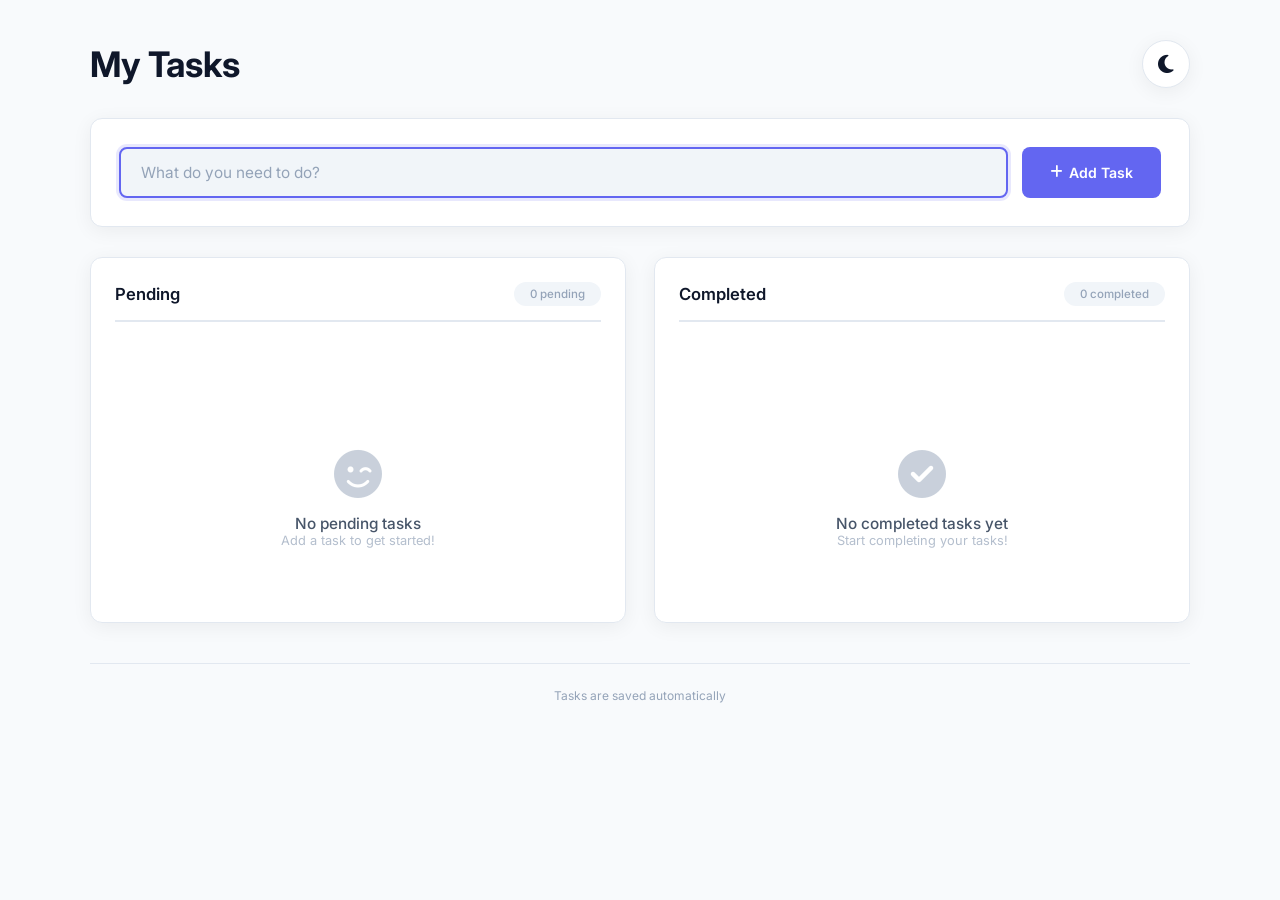
==== web-L2-todo-app/index.html @ 944411ae "add Level 2 Task Todo App" ====
<!doctype html>
<html lang="en" data-theme="light">
  <head>
    <meta charset="UTF-8" />
    <meta name="viewport" content="width=device-width, initial-scale=1.0" />
    <title>📋 To-Do App</title>

    <!-- Google Fonts -->
    <link
      href="https://fonts.googleapis.com/css2?family=Inter:wght@300;400;500;600;700&display=swap"
      rel="stylesheet"
    />

    <!-- Font Awesome Icons -->
    <link
      rel="stylesheet"
      href="https://cdnjs.cloudflare.com/ajax/libs/font-awesome/6.5.0/css/all.min.css"
    />

    <link rel="stylesheet" href="style.css" />
  </head>
  <body>
    <div class="app-container">
      <!-- Header -->
      <header class="app-header">
        <h1>My Tasks</h1>
        <button
          id="themeToggle"
          class="theme-toggle"
          aria-label="Toggle dark mode"
        >
          <i class="fas fa-moon"></i>
        </button>
      </header>

      <!-- Add Task Section -->
      <section class="add-task">
        <div class="input-group">
          <input
            type="text"
            id="taskInput"
            placeholder="What do you need to do?"
            maxlength="100"
            autofocus
          />
          <button id="addBtn" class="btn btn-primary">
            <i class="fas fa-plus"></i> Add Task
          </button>
        </div>
      </section>

      <!-- Tasks Container -->
      <div class="tasks-container">
        <!-- Pending Tasks -->
        <section class="task-section">
          <div class="section-header">
            <h2>Pending</h2>
            <span id="pendingCount" class="task-count">0 pending</span>
          </div>
          <ul id="pendingList" class="task-list">
            <!-- Tasks will be rendered here -->
          </ul>
          <div id="pendingEmpty" class="empty-state">
            <i class="fas fa-smile-wink"></i>
            <p>No pending tasks</p>
            <span>Add a task to get started!</span>
          </div>
        </section>

        <!-- Completed Tasks -->
        <section class="task-section">
          <div class="section-header">
            <h2>Completed</h2>
            <span id="completedCount" class="task-count">0 completed</span>
          </div>
          <ul id="completedList" class="task-list">
            <!-- Tasks will be rendered here -->
          </ul>
          <div id="completedEmpty" class="empty-state">
            <i class="fas fa-check-circle"></i>
            <p>No completed tasks yet</p>
            <span>Start completing your tasks!</span>
          </div>
        </section>
      </div>

      <!-- Footer -->
      <footer class="app-footer">
        <p>Tasks are saved automatically</p>
      </footer>
    </div>

    <script src="app.js"></script>
  </body>
</html>
---- web-L2-todo-app/style.css ----
/* (Light & Dark Mode) */
:root {
  --bg-primary: #f8fafc;
  --bg-secondary: #ffffff;
  --bg-card: #ffffff;
  --bg-input: #f1f5f9;
  --text-primary: #0f172a;
  --text-secondary: #475569;
  --text-muted: #94a3b8;
  --border: #e2e8f0;
  --shadow: 0 4px 20px rgba(0, 0, 0, 0.06);
  --shadow-hover: 0 8px 30px rgba(0, 0, 0, 0.1);
  --accent: #6366f1;
  --accent-hover: #4f46e5;
  --accent-light: #eef2ff;
  --danger: #ef4444;
  --danger-hover: #dc2626;
  --success: #22c55e;
  --success-hover: #16a34a;
  --warning: #f59e0b;
  --radius: 12px;
  --radius-sm: 8px;
  --transition: 0.3s ease;
}

[data-theme="dark"] {
  --bg-primary: #0f172a;
  --bg-secondary: #1e293b;
  --bg-card: #1e293b;
  --bg-input: #334155;
  --text-primary: #f1f5f9;
  --text-secondary: #cbd5e1;
  --text-muted: #64748b;
  --border: #334155;
  --shadow: 0 4px 20px rgba(0, 0, 0, 0.3);
  --shadow-hover: 0 8px 30px rgba(0, 0, 0, 0.5);
  --accent-light: #1e293b;
}

*,
*::before,
*::after {
  margin: 0;
  padding: 0;
  box-sizing: border-box;
}

body {
  font-family: "Inter", sans-serif;
  background-color: var(--bg-primary);
  color: var(--text-primary);
  min-height: 100vh;
  display: flex;
  justify-content: center;
  padding: clamp(16px, 4vw, 40px) clamp(12px, 3vw, 20px);
  transition:
    background-color 0.4s ease,
    color 0.4s ease;
}

/* APP CONTAINER */

.app-container {
  max-width: 1100px;
  width: 100%;
  margin: 0 auto;
}

/* HEADER */

.app-header {
  display: flex;
  justify-content: space-between;
  align-items: center;
  margin-bottom: clamp(20px, 4vw, 30px);
  flex-wrap: wrap;
  gap: 12px;
}

.app-header h1 {
  font-size: clamp(1.3rem, 4vw, 2.2rem);
  font-weight: 700;
  color: var(--text-primary);
}

.theme-toggle {
  background: var(--bg-secondary);
  border: 1px solid var(--border);
  border-radius: 50%;
  width: clamp(38px, 5vw, 48px);
  height: clamp(38px, 5vw, 48px);
  display: flex;
  align-items: center;
  justify-content: center;
  cursor: pointer;
  font-size: clamp(1rem, 2vw, 1.3rem);
  color: var(--text-primary);
  transition: all var(--transition);
  box-shadow: var(--shadow);
  flex-shrink: 0;
}

.theme-toggle:hover {
  transform: scale(1.05);
  box-shadow: var(--shadow-hover);
}

/* ADD TASK SECTION */

.add-task {
  background: var(--bg-secondary);
  padding: clamp(16px, 3vw, 28px);
  border-radius: var(--radius);
  box-shadow: var(--shadow);
  border: 1px solid var(--border);
  margin-bottom: clamp(20px, 4vw, 30px);
  transition: all var(--transition);
}

.input-group {
  display: flex;
  gap: clamp(8px, 2vw, 14px);
  flex-wrap: wrap;
}

.input-group input {
  flex: 1;
  min-width: 200px;
  padding: clamp(10px, 1.5vw, 14px) clamp(14px, 2vw, 20px);
  border: 2px solid var(--border);
  border-radius: var(--radius-sm);
  font-size: clamp(0.9rem, 1.2vw, 1.05rem);
  font-family: "Inter", sans-serif;
  background: var(--bg-input);
  color: var(--text-primary);
  transition: all var(--transition);
  outline: none;
}

.input-group input:focus {
  border-color: var(--accent);
  box-shadow: 0 0 0 3px rgba(99, 102, 241, 0.15);
}

.input-group input::placeholder {
  color: var(--text-muted);
}

/* BUTTONS */

.btn {
  padding: clamp(10px, 1.5vw, 14px) clamp(16px, 2.5vw, 28px);
  border: none;
  border-radius: var(--radius-sm);
  font-size: clamp(0.85rem, 1.1vw, 1rem);
  font-weight: 600;
  font-family: "Inter", sans-serif;
  cursor: pointer;
  transition: all var(--transition);
  display: inline-flex;
  align-items: center;
  justify-content: center;
  gap: 6px;
  white-space: nowrap;
}

.btn-primary {
  background: var(--accent);
  color: white;
}

.btn-primary:hover {
  background: var(--accent-hover);
  transform: translateY(-2px);
  box-shadow: 0 4px 16px rgba(99, 102, 241, 0.35);
}

.btn-primary:active {
  transform: translateY(0);
}

.btn-success {
  background: var(--success);
  color: white;
}

.btn-success:hover {
  background: var(--success-hover);
  transform: translateY(-2px);
  box-shadow: 0 4px 16px rgba(34, 197, 94, 0.35);
}

.btn-danger {
  background: transparent;
  color: var(--danger);
  border: 1px solid var(--danger);
}

.btn-danger:hover {
  background: var(--danger);
  color: white;
  transform: translateY(-2px);
  box-shadow: 0 4px 16px rgba(239, 68, 68, 0.3);
}

.btn-warning {
  background: transparent;
  color: var(--warning);
  border: 1px solid var(--warning);
}

.btn-warning:hover {
  background: var(--warning);
  color: white;
  transform: translateY(-2px);
  box-shadow: 0 4px 16px rgba(245, 158, 11, 0.3);
}

.btn-sm {
  padding: clamp(4px, 0.8vw, 8px) clamp(10px, 1.5vw, 16px);
  font-size: clamp(0.7rem, 0.9vw, 0.85rem);
}
/*  TASKS CONTAINER */

.tasks-container {
  display: grid;
  grid-template-columns: 1fr 1fr;
  gap: clamp(16px, 3vw, 28px);
}

/* TASK SECTION */

.task-section {
  background: var(--bg-secondary);
  border-radius: var(--radius);
  border: 1px solid var(--border);
  padding: clamp(14px, 2vw, 24px);
  box-shadow: var(--shadow);
  transition: all var(--transition);
  min-height: clamp(150px, 30vh, 250px);
}

.section-header {
  display: flex;
  justify-content: space-between;
  align-items: center;
  margin-bottom: clamp(12px, 2vw, 18px);
  padding-bottom: clamp(8px, 1.5vw, 14px);
  border-bottom: 2px solid var(--border);
  flex-wrap: wrap;
  gap: 6px;
}

.section-header h2 {
  font-size: clamp(0.95rem, 1.3vw, 1.2rem);
  font-weight: 600;
  color: var(--text-primary);
}

.task-count {
  font-size: clamp(0.7rem, 0.9vw, 0.85rem);
  font-weight: 500;
  color: var(--text-muted);
  background: var(--bg-input);
  padding: clamp(2px, 0.4vw, 6px) clamp(10px, 1.5vw, 16px);
  border-radius: 20px;
  white-space: nowrap;
}

/* Edit Input */
.edit-input {
  flex: 1;
  min-width: 100px;
  padding: 4px 8px;
  font-size: clamp(0.85rem, 1.1vw, 1rem);
  font-family: "Inter", sans-serif;
  border: 2px solid var(--accent);
  border-radius: var(--radius-sm);
  background: var(--bg-input);
  color: var(--text-primary);
  outline: none;
  box-shadow: 0 0 0 3px rgba(99, 102, 241, 0.15);
  transition: all var(--transition);
}

.edit-input:focus {
  border-color: var(--accent-hover);
  box-shadow: 0 0 0 4px rgba(99, 102, 241, 0.25);
}
/* procated to capy the text */
.task-item .task-text {
  user-select: none;
  -webkit-user-select: none;
  -moz-user-select: none;
  -ms-user-select: none;
  cursor: default;
}

.edit-input {
  user-select: text !important;
  -webkit-user-select: text !important;
}

/* TASK LIST  */

.task-list {
  list-style: none;
  display: flex;
  flex-direction: column;
  gap: clamp(6px, 1vw, 12px);
  min-height: 60px;
}

.task-item {
  display: flex;
  align-items: center;
  gap: clamp(6px, 1vw, 14px);
  padding: clamp(8px, 1.2vw, 16px) clamp(10px, 1.5vw, 18px);
  background: var(--bg-primary);
  border-radius: var(--radius-sm);
  border: 1px solid var(--border);
  transition: all var(--transition);
  animation: slideIn 0.3s ease;
  flex-wrap: wrap;
}

@keyframes slideIn {
  from {
    opacity: 0;
    transform: translateY(-10px);
  }
  to {
    opacity: 1;
    transform: translateY(0);
  }
}

.task-item:hover {
  border-color: var(--accent);
  box-shadow: var(--shadow-hover);
}

.task-item .task-text {
  flex: 1;
  min-width: 100px;
  font-size: clamp(0.85rem, 1.1vw, 1rem);
  color: var(--text-primary);
  word-break: break-word;
}

.task-item .task-text.completed {
  text-decoration: line-through;
  color: var(--text-muted);
}

.task-item .task-meta {
  display: flex;
  flex-direction: column;
  align-items: flex-end;
  gap: 2px;
  flex-shrink: 0;
}

.task-item .task-time {
  font-size: clamp(0.6rem, 0.8vw, 0.75rem);
  color: var(--text-muted);
  white-space: nowrap;
}

.task-item .task-actions {
  display: flex;
  gap: clamp(4px, 0.6vw, 8px);
  flex-shrink: 0;
}

/* EMPTY STATE  */

.empty-state {
  display: flex;
  flex-direction: column;
  align-items: center;
  justify-content: center;
  padding: clamp(20px, 5vw, 50px) clamp(12px, 3vw, 20px);
  color: var(--text-muted);
  text-align: center;
}

.empty-state i {
  font-size: clamp(1.8rem, 5vw, 3rem);
  margin-bottom: clamp(8px, 1.5vw, 16px);
  opacity: 0.5;
}

.empty-state p {
  font-size: clamp(0.9rem, 1.2vw, 1.1rem);
  font-weight: 500;
  color: var(--text-secondary);
}

.empty-state span {
  font-size: clamp(0.75rem, 1vw, 0.9rem);
  opacity: 0.7;
}

.hidden {
  display: none !important;
}

/*  FOOTER  */

.app-footer {
  text-align: center;
  margin-top: clamp(20px, 4vw, 40px);
  padding-top: clamp(14px, 2vw, 24px);
  border-top: 1px solid var(--border);
  color: var(--text-muted);
  font-size: clamp(0.75rem, 0.9vw, 0.9rem);
}

/* SCROLLBAR */

::-webkit-scrollbar {
  width: 6px;
}

::-webkit-scrollbar-track {
  background: var(--bg-primary);
}

::-webkit-scrollbar-thumb {
  background: var(--accent);
  border-radius: 9999px;
}

::-webkit-scrollbar-thumb:hover {
  background: var(--accent-hover);
}

/* RESPONSIVE BREAKPOINTS */

/*LARGE DESKTOP (1200px+)*/
@media (min-width: 1200px) {
  .app-container {
    max-width: 1100px;
  }

  .tasks-container {
    grid-template-columns: 1fr 1fr;
    gap: 28px;
  }
}

/* DESKTOP (992px - 1199px)*/
@media (min-width: 992px) and (max-width: 1199px) {
  .app-container {
    max-width: 960px;
  }

  .tasks-container {
    grid-template-columns: 1fr 1fr;
    gap: 24px;
  }
}

/* TABLET LANDSCAPE / SMALL DESKTOP (768px - 991px) */
@media (min-width: 768px) and (max-width: 991px) {
  .app-container {
    max-width: 100%;
    padding: 0 8px;
  }

  .tasks-container {
    grid-template-columns: 1fr 1fr;
    gap: 18px;
  }

  .input-group input {
    min-width: 150px;
  }

  .task-item .task-meta {
    align-items: flex-start;
    width: 100%;
    order: 2;
  }

  .task-item .task-text {
    order: 1;
    width: 100%;
  }

  .task-item .task-actions {
    order: 3;
    width: 100%;
    justify-content: flex-end;
  }
}

/*TABLET PORTRAIT / LARGE PHONE (576px - 767px) */
@media (min-width: 576px) and (max-width: 767px) {
  .app-container {
    max-width: 100%;
    padding: 0 4px;
  }

  .tasks-container {
    grid-template-columns: 1fr 1fr;
    gap: 14px;
  }

  .task-section {
    padding: 14px;
  }

  .input-group {
    flex-direction: column;
  }

  .input-group input {
    min-width: 100%;
    width: 100%;
  }

  .btn {
    width: 100%;
    justify-content: center;
  }

  .task-item {
    flex-direction: column;
    align-items: stretch;
    gap: 8px;
  }

  .task-item .task-text {
    width: 100%;
    order: 1;
  }

  .task-item .task-meta {
    width: 100%;
    align-items: flex-start;
    order: 2;
  }

  .task-item .task-actions {
    order: 3;
    width: 100%;
    justify-content: flex-end;
    flex-wrap: wrap;
  }

  .task-item .task-actions .btn-sm {
    flex: 1;
    justify-content: center;
    min-width: 60px;
  }

  .section-header {
    flex-direction: column;
    align-items: flex-start;
    gap: 4px;
  }

  .app-header h1 {
    font-size: 1.5rem;
  }

  .add-task {
    padding: 16px;
  }
}

/* MOBILE PHONES (320px - 575px)*/
@media (max-width: 575px) {
  body {
    padding: 12px 8px;
  }

  .app-container {
    max-width: 100%;
    padding: 0;
  }

  .app-header {
    margin-bottom: 16px;
  }

  .app-header h1 {
    font-size: 1.2rem;
  }

  .theme-toggle {
    width: 36px;
    height: 36px;
    font-size: 0.9rem;
  }

  .tasks-container {
    grid-template-columns: 1fr;
    gap: 16px;
  }

  .task-section {
    padding: 12px;
    min-height: 120px;
  }

  .section-header h2 {
    font-size: 0.95rem;
  }

  .task-count {
    font-size: 0.7rem;
    padding: 2px 10px;
  }

  .input-group {
    flex-direction: column;
    gap: 10px;
  }

  .input-group input {
    min-width: 100%;
    width: 100%;
    padding: 10px 14px;
    font-size: 0.9rem;
  }

  .btn {
    width: 100%;
    justify-content: center;
    padding: 10px 16px;
    font-size: 0.85rem;
  }

  .add-task {
    padding: 14px;
    margin-bottom: 16px;
  }

  .task-item {
    flex-direction: column;
    align-items: stretch;
    gap: 6px;
    padding: 10px 12px;
  }

  .task-item .task-text {
    width: 100%;
    order: 1;
    font-size: 0.85rem;
  }

  .task-item .task-meta {
    width: 100%;
    align-items: flex-start;
    order: 2;
  }

  .task-item .task-time {
    font-size: 0.6rem;
  }

  .task-item .task-actions {
    order: 3;
    width: 100%;
    justify-content: flex-end;
    gap: 4px;
    flex-wrap: wrap;
  }

  .task-item .task-actions .btn-sm {
    flex: 1;
    justify-content: center;
    min-width: 50px;
    padding: 5px 8px;
    font-size: 0.7rem;
  }

  .task-item .task-actions .btn-sm i {
    font-size: 0.7rem;
  }

  .empty-state {
    padding: 24px 12px;
  }

  .empty-state i {
    font-size: 1.8rem;
  }

  .empty-state p {
    font-size: 0.85rem;
  }

  .empty-state span {
    font-size: 0.7rem;
  }

  .app-footer {
    font-size: 0.7rem;
    margin-top: 16px;
    padding-top: 12px;
  }
}

/*  EXTRA SMALL (under 360px)*/
@media (max-width: 359px) {
  body {
    padding: 8px 4px;
  }

  .app-header h1 {
    font-size: 1rem;
  }

  .theme-toggle {
    width: 32px;
    height: 32px;
    font-size: 0.8rem;
  }

  .task-item .task-actions .btn-sm {
    min-width: 40px;
    padding: 4px 6px;
    font-size: 0.65rem;
  }

  .task-item .task-actions .btn-sm i {
    font-size: 0.6rem;
  }

  .btn {
    font-size: 0.8rem;
    padding: 8px 12px;
  }

  .input-group input {
    font-size: 0.8rem;
    padding: 8px 12px;
  }
}
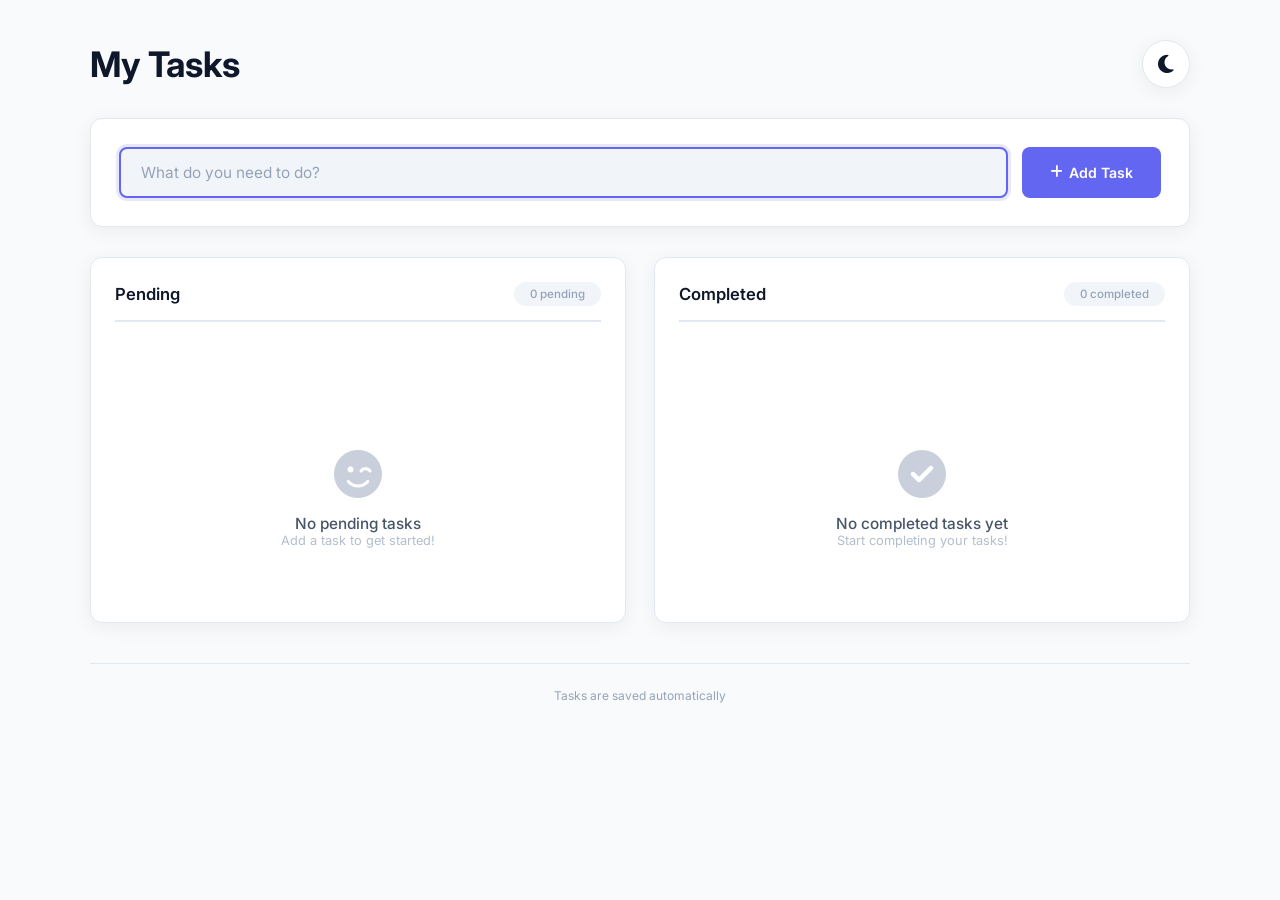
==== commit 6db58461: "Add Auth-System Project" ====
--- a/web-L2-todo-app/index.html
+++ b/web-L2-todo-app/index.html
@@ -3,7 +3,7 @@
   <head>
     <meta charset="UTF-8" />
     <meta name="viewport" content="width=device-width, initial-scale=1.0" />
-    <title>📋 To-Do App</title>
+    <title>To-Do App</title>
 
     <!-- Google Fonts -->
     <link
--- a/web-L2-todo-app/style.css
+++ b/web-L2-todo-app/style.css
@@ -741,5 +741,3 @@
     padding: 8px 12px;
   }
 }
-
-
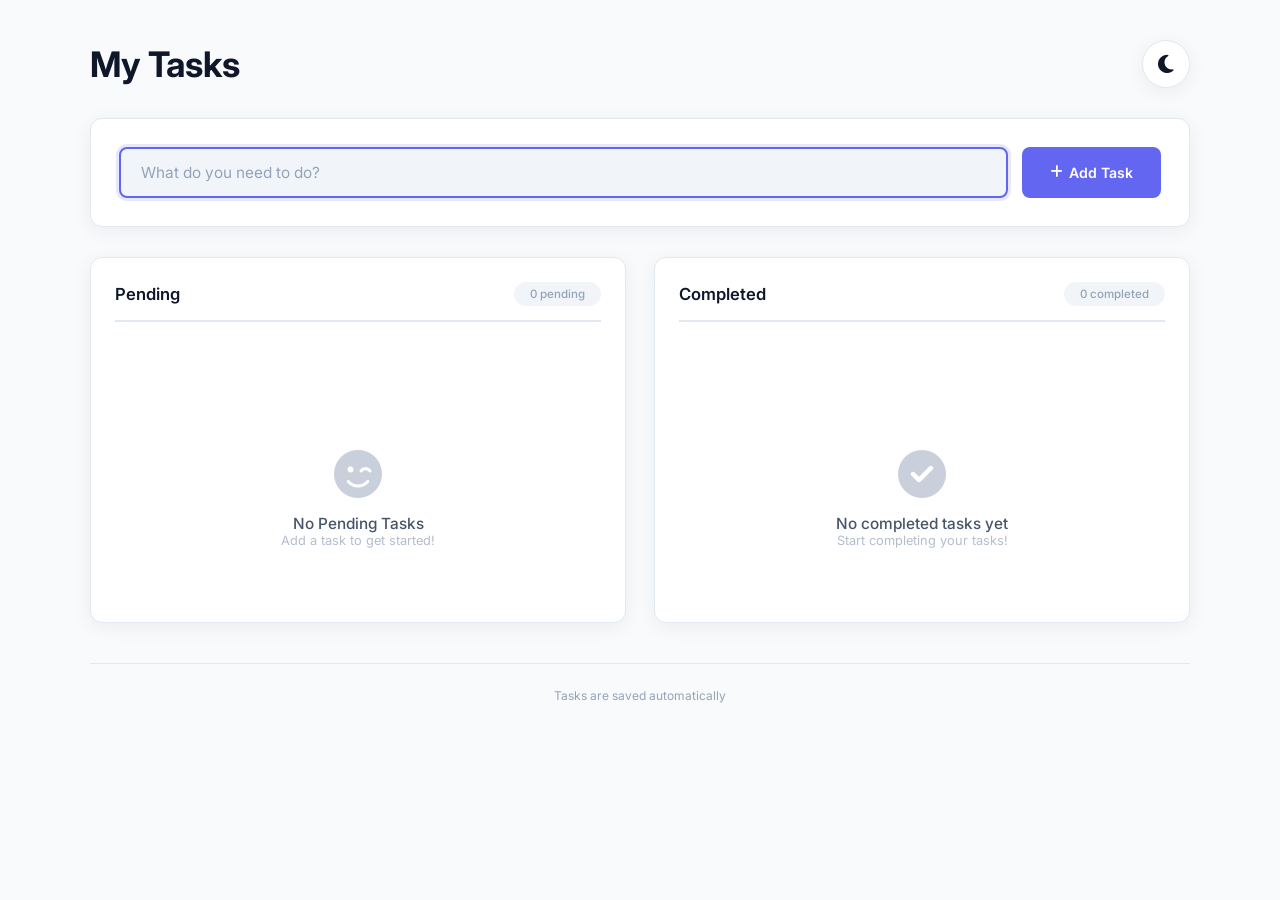
==== commit 67104997: "fix bug" ====
--- a/web-L2-todo-app/index.html
+++ b/web-L2-todo-app/index.html
@@ -62,7 +62,7 @@
           </ul>
           <div id="pendingEmpty" class="empty-state">
             <i class="fas fa-smile-wink"></i>
-            <p>No pending tasks</p>
+            <p>No Pending Tasks</p>
             <span>Add a task to get started!</span>
           </div>
         </section>
--- a/web-L2-todo-app/style.css
+++ b/web-L2-todo-app/style.css
@@ -705,7 +705,7 @@
   }
 }
 
-/*  EXTRA SMALL (under 360px)*/
+/* (under 360px)*/
 @media (max-width: 359px) {
   body {
     padding: 8px 4px;
